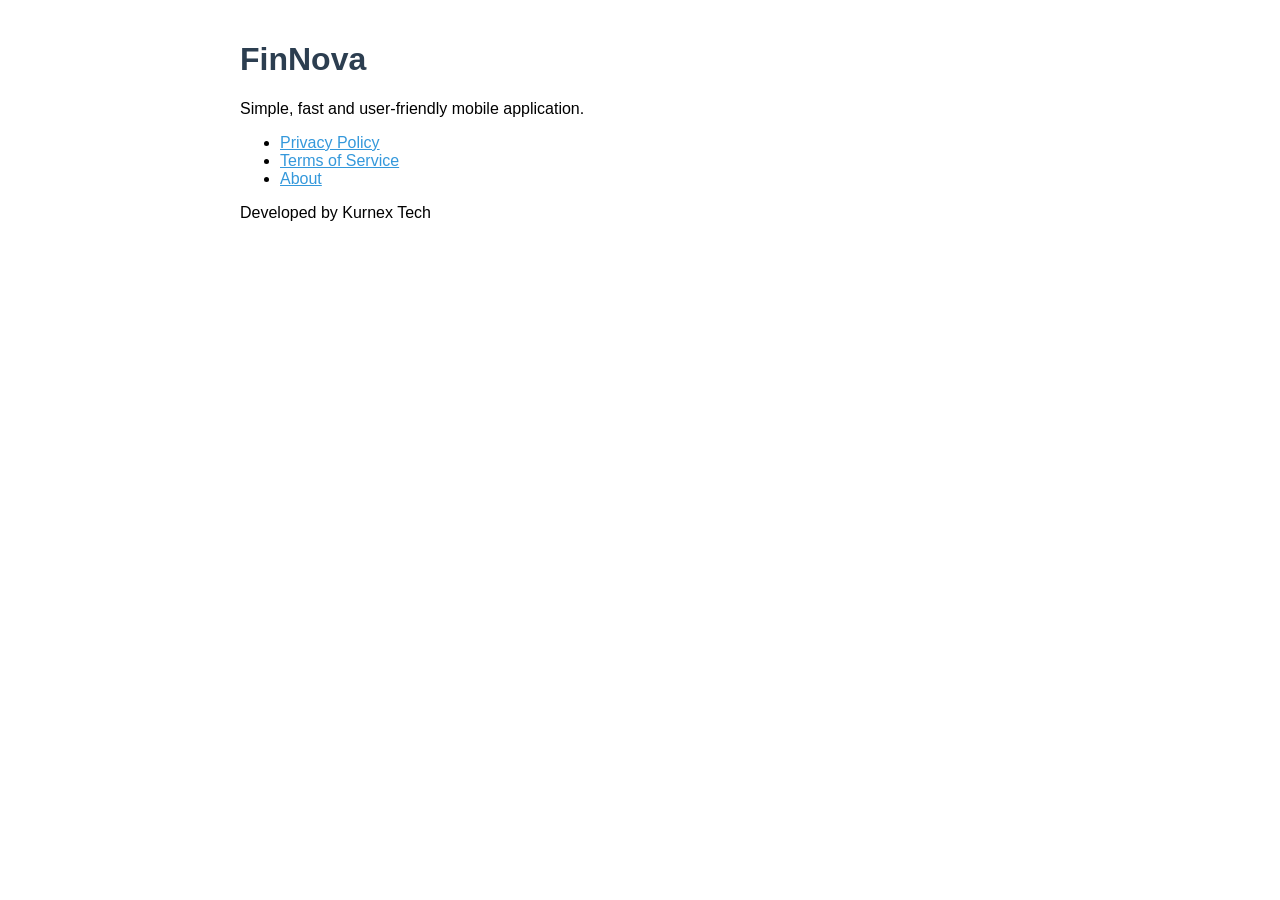
==== index.html @ e92516f7 "Add files via upload" ====
<!DOCTYPE html>
<html lang="en">
<head>
<meta charset="UTF-8">
<title>FinNova</title>
<link rel="stylesheet" href="styles.css">
</head>
<body>

<h1>FinNova</h1>
<p>Simple, fast and user-friendly mobile application.</p>

<ul>
<li><a href="privacy-policy.html">Privacy Policy</a></li>
<li><a href="terms-of-service.html">Terms of Service</a></li>
<li><a href="about.html">About</a></li>
</ul>

<p>Developed by Kurnex Tech</p>

</body>
</html>
---- styles.css ----
body {
  font-family: Arial;
  max-width: 800px;
  margin: auto;
  padding: 20px;
}

h1 {
  color: #2c3e50;
}

a {
  color: #3498db;
}
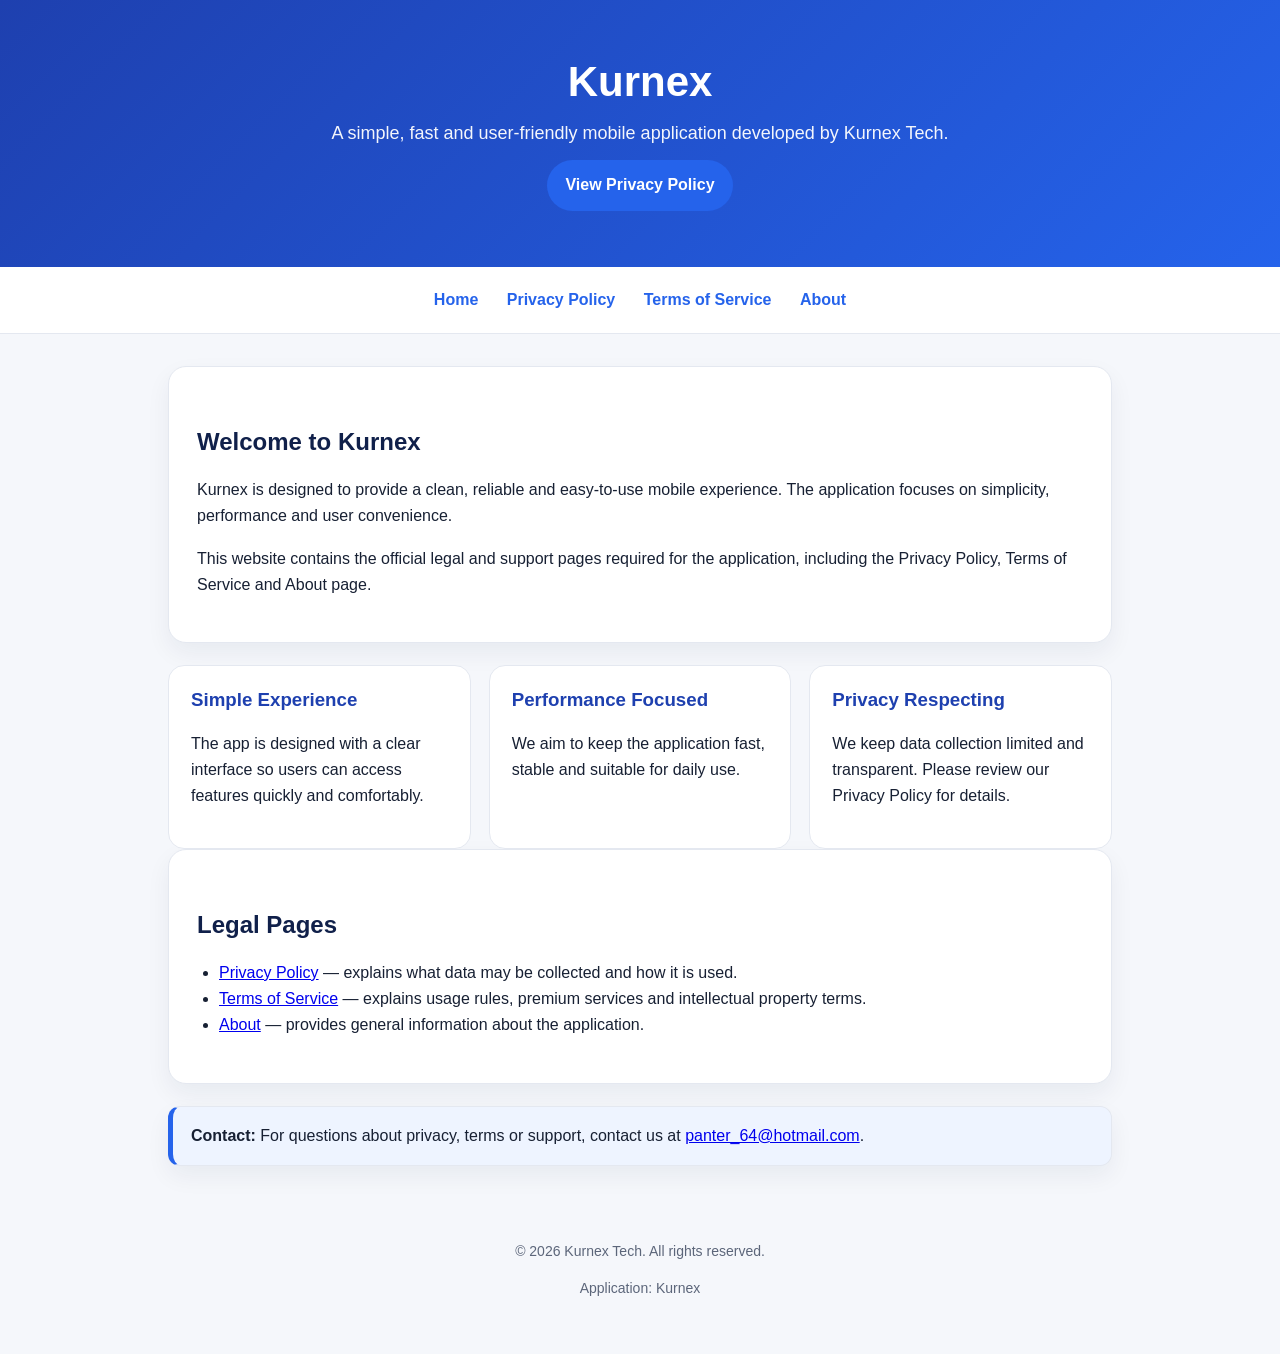
==== commit e21331ed: "Add files via upload" ====
--- a/index.html
+++ b/index.html
@@ -1,22 +1,65 @@
 <!DOCTYPE html>
 <html lang="en">
 <head>
-<meta charset="UTF-8">
-<title>FinNova</title>
-<link rel="stylesheet" href="styles.css">
+  <meta charset="UTF-8">
+  <meta name="viewport" content="width=device-width, initial-scale=1.0">
+  <title>Kurnex - Official Website</title>
+  <meta name="description" content="Kurnex official website, privacy policy, terms of service and app information.">
+  <link rel="stylesheet" href="styles.css">
 </head>
 <body>
+  <header class="header">
+    <h1>Kurnex</h1>
+    <p>A simple, fast and user-friendly mobile application developed by Kurnex Tech.</p>
+    <a class="button" href="privacy-policy.html">View Privacy Policy</a>
+  </header>
 
-<h1>FinNova</h1>
-<p>Simple, fast and user-friendly mobile application.</p>
+  <nav class="nav">
+  <a href="index.html">Home</a>
+  <a href="privacy-policy.html">Privacy Policy</a>
+  <a href="terms-of-service.html">Terms of Service</a>
+  <a href="about.html">About</a>
+</nav>
 
-<ul>
-<li><a href="privacy-policy.html">Privacy Policy</a></li>
-<li><a href="terms-of-service.html">Terms of Service</a></li>
-<li><a href="about.html">About</a></li>
-</ul>
+  <main class="container">
+    <section class="card">
+      <h2>Welcome to Kurnex</h2>
+      <p>Kurnex is designed to provide a clean, reliable and easy-to-use mobile experience. The application focuses on simplicity, performance and user convenience.</p>
+      <p>This website contains the official legal and support pages required for the application, including the Privacy Policy, Terms of Service and About page.</p>
+    </section>
 
-<p>Developed by Kurnex Tech</p>
+    <section class="grid">
+      <div class="feature">
+        <h3>Simple Experience</h3>
+        <p>The app is designed with a clear interface so users can access features quickly and comfortably.</p>
+      </div>
+      <div class="feature">
+        <h3>Performance Focused</h3>
+        <p>We aim to keep the application fast, stable and suitable for daily use.</p>
+      </div>
+      <div class="feature">
+        <h3>Privacy Respecting</h3>
+        <p>We keep data collection limited and transparent. Please review our Privacy Policy for details.</p>
+      </div>
+    </section>
 
+    <section class="card">
+      <h2>Legal Pages</h2>
+      <ul>
+        <li><a href="privacy-policy.html">Privacy Policy</a> — explains what data may be collected and how it is used.</li>
+        <li><a href="terms-of-service.html">Terms of Service</a> — explains usage rules, premium services and intellectual property terms.</li>
+        <li><a href="about.html">About</a> — provides general information about the application.</li>
+      </ul>
+    </section>
+
+    <section class="card notice">
+      <strong>Contact:</strong> For questions about privacy, terms or support, contact us at <a href="mailto:panter_64@hotmail.com">panter_64@hotmail.com</a>.
+    </section>
+  </main>
+
+  <footer class="footer">
+  <p>© 2026 Kurnex Tech. All rights reserved.</p>
+  <p>Application: Kurnex</p>
+</footer>
 </body>
-</html>+</html>
--- a/styles.css
+++ b/styles.css
@@ -1,14 +1,155 @@
-body {
-  font-family: Arial;
-  max-width: 800px;
-  margin: auto;
-  padding: 20px;
+* {
+  box-sizing: border-box;
 }
 
-h1 {
-  color: #2c3e50;
+:root {
+  --bg: #f5f7fb;
+  --card: #ffffff;
+  --text: #172033;
+  --muted: #5c667a;
+  --primary: #2563eb;
+  --primary-dark: #1e40af;
+  --border: #e4e8f0;
 }
 
-a {
-  color: #3498db;
-}+body {
+  margin: 0;
+  font-family: Arial, Helvetica, sans-serif;
+  background: var(--bg);
+  color: var(--text);
+  line-height: 1.65;
+}
+
+.header {
+  background: linear-gradient(135deg, #1e40af, #2563eb);
+  color: white;
+  padding: 56px 20px;
+  text-align: center;
+}
+
+.header h1 {
+  margin: 0 0 10px;
+  font-size: 42px;
+}
+
+.header p {
+  margin: 0;
+  font-size: 18px;
+  opacity: 0.95;
+}
+
+.nav {
+  background: white;
+  border-bottom: 1px solid var(--border);
+  text-align: center;
+  padding: 14px 10px;
+  position: sticky;
+  top: 0;
+}
+
+.nav a {
+  display: inline-block;
+  color: var(--primary);
+  text-decoration: none;
+  margin: 6px 12px;
+  font-weight: 700;
+}
+
+.nav a:hover {
+  color: var(--primary-dark);
+  text-decoration: underline;
+}
+
+.container {
+  max-width: 980px;
+  margin: 32px auto;
+  padding: 0 18px;
+}
+
+.card {
+  background: var(--card);
+  border: 1px solid var(--border);
+  border-radius: 18px;
+  padding: 28px;
+  box-shadow: 0 10px 25px rgba(20, 35, 70, 0.06);
+  margin-bottom: 22px;
+}
+
+.grid {
+  display: grid;
+  grid-template-columns: repeat(3, 1fr);
+  gap: 18px;
+}
+
+.feature {
+  background: white;
+  border: 1px solid var(--border);
+  border-radius: 16px;
+  padding: 22px;
+}
+
+.feature h3 {
+  margin-top: 0;
+  color: var(--primary-dark);
+}
+
+h1, h2, h3 {
+  line-height: 1.25;
+}
+
+h2 {
+  margin-top: 32px;
+  color: #10204a;
+}
+
+ul {
+  padding-left: 22px;
+}
+
+.notice {
+  background: #eef4ff;
+  border-left: 5px solid var(--primary);
+  padding: 16px 18px;
+  border-radius: 12px;
+}
+
+.footer {
+  text-align: center;
+  color: var(--muted);
+  padding: 28px 12px 40px;
+  font-size: 14px;
+}
+
+.button {
+  display: inline-block;
+  background: var(--primary);
+  color: white;
+  text-decoration: none;
+  padding: 12px 18px;
+  border-radius: 999px;
+  font-weight: 700;
+  margin-top: 12px;
+}
+
+.button:hover {
+  background: var(--primary-dark);
+}
+
+.meta {
+  color: var(--muted);
+  font-size: 14px;
+}
+
+@media (max-width: 760px) {
+  .grid {
+    grid-template-columns: 1fr;
+  }
+
+  .header h1 {
+    font-size: 34px;
+  }
+
+  .card {
+    padding: 22px;
+  }
+}
